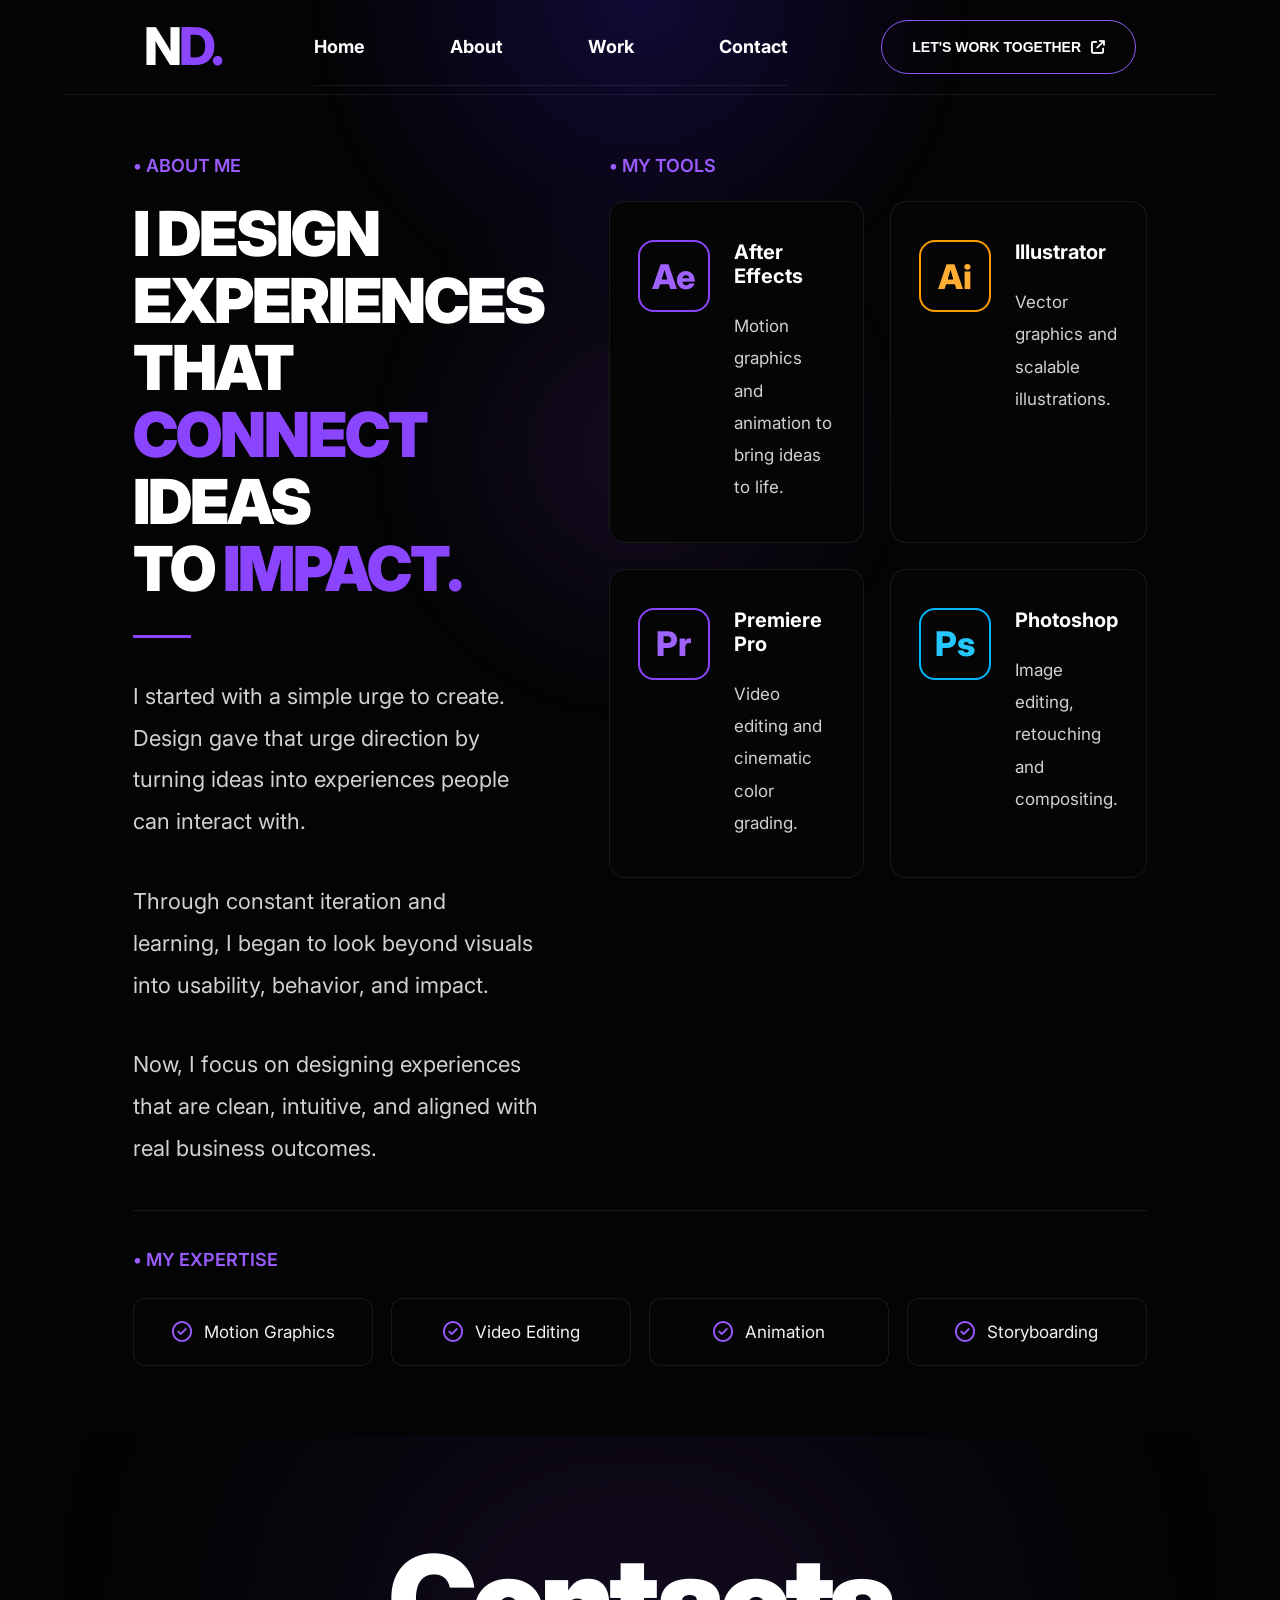
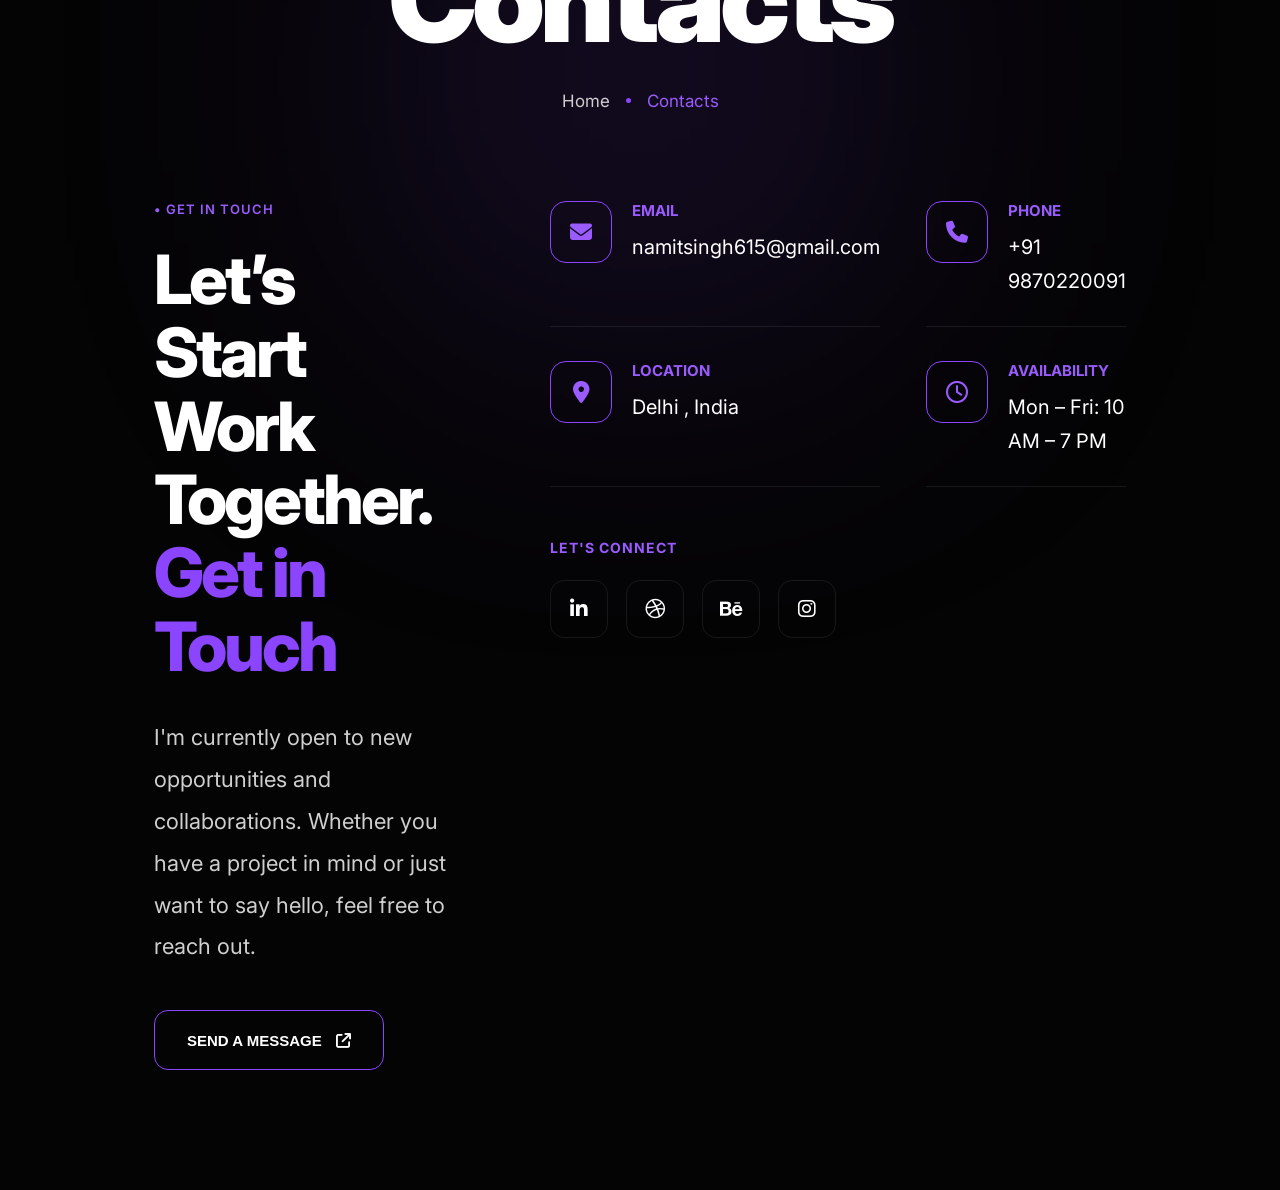
==== index.html @ b713af67 "Add files via upload" ====
<!DOCTYPE html>
<html lang="en">

<head>
    <meta charset="UTF-8" />
    <meta name="viewport" content="width=device-width, initial-scale=1.0" />

    <title>ND Portfolio</title>

    <!-- GOOGLE FONT -->

    <link rel="preconnect" href="https://fonts.googleapis.com">
    <link rel="preconnect" href="https://fonts.gstatic.com" crossorigin>

    <link href="https://fonts.googleapis.com/css2?family=Inter:wght@300;400;500;600;700;800;900&display=swap"
        rel="stylesheet">

    <!-- FONT AWESOME -->

    <link rel="stylesheet" href="https://cdnjs.cloudflare.com/ajax/libs/font-awesome/6.5.1/css/all.min.css" />
    <link rel="stylesheet" href="CSS/Hero.css">

</head>

<body>

    <div class="container">

        <!-- NAVBAR -->

        <header class="navbar">

            <div class="logo">
                <span class="white">N</span><span class="purple">D.</span>
            </div>

            <nav>

                <a href="index.html">Home</a>

                <a href="About.html">About</a>

                <a href="work.html">Work</a>

                <a href="contact.html">Contact</a>

            </nav>

            <button class="nav-btn">
                LET'S WORK TOGETHER
                <i class="fa-solid fa-arrow-up-right-from-square"></i>
            </button>

        </header>

        <!-- ABOUT -->

        <section class="about-section">

            <div class="about-left">

                <p class="section-tag">• ABOUT ME</p>

                <h1>
                    I DESIGN EXPERIENCES <br>
                    THAT <span>CONNECT</span> IDEAS <br>
                    TO <span>IMPACT.</span>
                </h1>

                <div class="line"></div>

                <div class="about-text">

                    <p>
                        I started with a simple urge to create. Design gave that
                        urge direction by turning ideas into experiences people can
                        interact with.
                    </p>

                    <p>
                        Through constant iteration and learning, I began to look
                        beyond visuals into usability, behavior, and impact.
                    </p>

                    <p>
                        Now, I focus on designing experiences that are clean,
                        intuitive, and aligned with real business outcomes.
                    </p>

                </div>

            </div>

            <!-- RIGHT -->

            <div class="about-right">

                <p class="section-tag">• MY TOOLS</p>

                <div class="tools-grid">

                    <div class="tool-card">
                        <div class="tool-icon purple-box">Ae</div>

                        <div class="tool-content">
                            <h3>After Effects</h3>
                            <p>Motion graphics and animation to bring ideas to life.</p>
                        </div>
                    </div>

                    <div class="tool-card">
                        <div class="tool-icon orange-box">Ai</div>

                        <div class="tool-content">
                            <h3>Illustrator</h3>
                            <p>Vector graphics and scalable illustrations.</p>
                        </div>
                    </div>

                    <div class="tool-card">
                        <div class="tool-icon purple-box">Pr</div>

                        <div class="tool-content">
                            <h3>Premiere Pro</h3>
                            <p>Video editing and cinematic color grading.</p>
                        </div>
                    </div>

                    <div class="tool-card">
                        <div class="tool-icon blue-box">Ps</div>

                        <div class="tool-content">
                            <h3>Photoshop</h3>
                            <p>Image editing, retouching and compositing.</p>
                        </div>
                    </div>

                </div>

            </div>

        </section>

        <!-- EXPERTISE -->

        <section class="expertise">

            <div class="expertise-line"></div>

            <p class="section-tag">• MY EXPERTISE</p>

            <div class="expertise-grid">

                <div class="expertise-box">
                    <i class="fa-regular fa-circle-check"></i>
                    <span>Motion Graphics</span>
                </div>

                <div class="expertise-box">
                    <i class="fa-regular fa-circle-check"></i>
                    <span>Video Editing</span>
                </div>

                <div class="expertise-box">
                    <i class="fa-regular fa-circle-check"></i>
                    <span>Animation</span>
                </div>

                <div class="expertise-box">
                    <i class="fa-regular fa-circle-check"></i>
                    <span>Storyboarding</span>
                </div>

            </div>

        </section>

        <section class="contact-section">

            <!-- GLOW -->

            <div class="contact-glow"></div>

            <!-- TOP -->

            <div class="top-content">

                <h1>Contacts</h1>

                <div class="breadcrumb">
                    <span>Home</span>
                    <div class="dot"></div>
                    <span class="active">Contacts</span>
                </div>

            </div>

            <!-- MAIN GRID -->

            <div class="contact-grid">

                <!-- LEFT -->

                <div class="left-side">

                    <p class="tag">• GET IN TOUCH</p>

                    <h2>
                        Let’s Start Work <br>
                        Together. <span>Get in Touch</span>
                    </h2>

                    <p class="description">
                        I'm currently open to new opportunities and collaborations.
                        Whether you have a project in mind or just want to say hello,
                        feel free to reach out.
                    </p>

                    <button class="message-btn">
                        SEND A MESSAGE
                        <i class="fa-solid fa-arrow-up-right-from-square"></i>
                    </button>

                </div>

                <!-- RIGHT -->

                <div class="right-side">

                    <div class="info-grid">

                        <!-- EMAIL -->

                        <div class="info-box">

                            <div class="icon-box">
                                <i class="fa-solid fa-envelope"></i>
                            </div>

                            <div class="info-content">
                                <h4>EMAIL</h4>
                                <p>namitsingh615@gmail.com</p>
                            </div>

                        </div>

                        <!-- PHONE -->

                        <div class="info-box">

                            <div class="icon-box">
                                <i class="fa-solid fa-phone"></i>
                            </div>

                            <div class="info-content">
                                <h4>PHONE</h4>
                                <p>+91 9870220091</p>
                            </div>

                        </div>

                        <!-- LOCATION -->

                        <div class="info-box">

                            <div class="icon-box">
                                <i class="fa-solid fa-location-dot"></i>
                            </div>

                            <div class="info-content">
                                <h4>LOCATION</h4>
                                <p>Delhi , India</p>
                            </div>

                        </div>

                        <!-- AVAILABILITY -->

                        <div class="info-box">

                            <div class="icon-box">
                                <i class="fa-regular fa-clock"></i>
                            </div>

                            <div class="info-content">
                                <h4>AVAILABILITY</h4>
                                <p>Mon – Fri: 10 AM – 7 PM</p>
                            </div>

                        </div>

                    </div>

                    <!-- SOCIAL -->

                    <div class="social-section">

                        <h5>LET'S CONNECT</h5>

                        <div class="social-icons">

                            <a href="#">
                                <i class="fa-brands fa-linkedin-in"></i>
                            </a>

                            <a href="#">
                                <i class="fa-brands fa-dribbble"></i>
                            </a>

                            <a href="#">
                                <i class="fa-brands fa-behance"></i>
                            </a>

                            <a href="#">
                                <i class="fa-brands fa-instagram"></i>
                            </a>

                        </div>

                    </div>

                </div>

            </div>

        </section>




    </div>

</body>

</html>
---- CSS/Hero.css ----
* {
    margin: 0;
    padding: 0;
    box-sizing: border-box;
}

body {
    background: #040404;
    color: #ffffff;
    font-family: 'Inter', sans-serif;
    overflow-x: hidden;
}

/* ================= BACKGROUND ================= */

body::before {
    content: '';
    position: fixed;
    inset: 0;

    background:
        radial-gradient(circle at top right, #7a2cff12, transparent 30%),
        radial-gradient(circle at bottom left, #7a2cff0d, transparent 30%);

    z-index: -1;
}

/* ================= NAVBAR ================= */

.navbar {
    width: 100%;
    height: 95px;

    border-bottom: 1px solid rgba(255, 255, 255, 0.08);

    display: flex;
    align-items: center;
    justify-content: space-between;

    padding: 0 80px;
}


.logo {
    font-size: 62px;
    font-weight: 900;
    line-height: 1;
}

.logo .white {
    color: #ffffff;
}

.logo .purple {
    color: #8b45ff;
}

nav {
    display: flex;
    gap: 85px;
}

nav a {
    text-decoration: none;
    color: #ffffff;
    font-size: 18px;
    font-weight: 700;
    position: relative;
}

nav a.active {
    color: #9b5cff;
}

nav a.active::after {
    content: '';
    position: absolute;

    width: 40px;
    height: 2px;

    background: #9b5cff;

    left: 50%;
    transform: translateX(-50%);

    bottom: -18px;
}

.nav-btn {
    height: 54px;
    padding: 0 28px;

    border: 1px solid #8b45ff;
    border-radius: 14px;

    background: transparent;
    color: #ffffff;

    font-size: 16px;
    font-weight: 700;

    display: flex;
    align-items: center;
    gap: 14px;

    cursor: pointer;
}

/* ================= ABOUT SECTION ================= */

.about-section {
    width: 88%;
    margin: 60px auto 0;

    display: flex;
    justify-content: space-between;
    gap: 70px;
}

/* LEFT */

.about-left {
    width: 40%;
}

.section-tag {
    color: #9b5cff;
    font-size: 18px;
    font-weight: 600;
    margin-bottom: 25px;
}

.about-left h1 {
    font-size: 76px;
    line-height: 1.08;
    font-weight: 900;
    letter-spacing: -2px;
}

.about-left h1 span {
    color: #8b45ff;
}

.line {
    width: 58px;
    height: 3px;

    background: #8b45ff;

    margin: 32px 0 38px;
}

.about-text {
    display: flex;
    flex-direction: column;
    gap: 38px;
}

.about-text p {
    color: #d1d1d1;
    font-size: 22px;
    line-height: 1.9;
    max-width: 640px;
}

/* RIGHT */

.about-right {
    width: 56%;
}

.tools-grid {
    display: grid;
    grid-template-columns: repeat(3, 1fr);
    gap: 26px;
}

.tool-card {
    min-height: 285px;

    border: 1px solid rgba(255, 255, 255, 0.08);
    border-radius: 16px;

    padding: 38px 28px;

    display: flex;
    align-items: flex-start;
    gap: 24px;

    background: #050505;
}

.tool-icon {
    width: 72px;
    height: 72px;

    border-radius: 16px;

    display: flex;
    align-items: center;
    justify-content: center;

    font-size: 34px;
    font-weight: 800;

    flex-shrink: 0;
}

.purple-box {
    border: 2px solid #8b45ff;
    color: #9f62ff;
}

.orange-box {
    border: 2px solid #ff9d00;
    color: #ffae33;
}

.blue-box {
    border: 2px solid #00b7ff;
    color: #26c7ff;
}

.tool-content h3 {
    font-size: 20px;
    font-weight: 700;
    margin-bottom: 22px;
}

.tool-content p {
    color: #d1d1d1;
    font-size: 17px;
    line-height: 1.9;
}

/* ================= EXPERTISE ================= */

.expertise {
    width: 88%;
    margin: 40px auto 70px;
}

.expertise-line {
    width: 100%;
    height: 1px;

    background: rgba(255, 255, 255, 0.08);

    margin-bottom: 38px;
}

.expertise-grid {
    display: grid;
    grid-template-columns: repeat(8, 1fr);
    gap: 18px;
    margin-top: 28px;
}

.expertise-box {
    height: 68px;

    border: 1px solid rgba(255, 255, 255, 0.08);
    border-radius: 12px;

    display: flex;
    align-items: center;
    justify-content: center;
    gap: 12px;

    background: #050505;
}

.expertise-box i {
    color: #9b5cff;
    font-size: 20px;
}

.expertise-box span {
    font-size: 17px;
    color: #f2f2f2;
    white-space: nowrap;
}

/* ================= RESPONSIVE ================= */

@media(max-width:1600px) {

    .about-left h1 {
        font-size: 62px;
    }

    .tools-grid {
        grid-template-columns: repeat(2, 1fr);
    }

    .expertise-grid {
        grid-template-columns: repeat(4, 1fr);
    }
}

@media(max-width:1100px) {

    nav {
        display: none;
    }

    .about-section {
        flex-direction: column;
    }

    .about-left,
    .about-right {
        width: 100%;
    }

    .tools-grid {
        grid-template-columns: 1fr;
    }

    .expertise-grid {
        grid-template-columns: repeat(2, 1fr);
    }

    .about-left h1 {
        font-size: 52px;
    }
}

@media(max-width:700px) {

    .navbar {
        padding: 0 24px;
    }

    .nav-btn {
        display: none;
    }

    .logo {
        font-size: 48px;
    }

    .about-left h1 {
        font-size: 40px;
    }

    .about-text p {
        font-size: 18px;
    }

    .expertise-grid {
        grid-template-columns: 1fr;
    }
}

* {
    margin: 0;
    padding: 0;
    box-sizing: border-box;
}

body {
    font-family: 'Inter', sans-serif;
    background: #050505;
    color: #fff;
    overflow-x: hidden;
}

body::before {
    content: '';
    position: fixed;
    inset: 0;
    background:
        radial-gradient(circle at top, #4d1fff33 0%, transparent 30%),
        radial-gradient(circle at center, #7c3aed22 0%, transparent 35%);
    z-index: -1;
}

.container {
    width: 90%;
    max-width: 1400px;
    margin: auto;
}

/* ================= NAVBAR ================= */

nav {
    display: flex;
    justify-content: space-between;
    align-items: center;
    padding: 28px 0;
    border-bottom: 1px solid rgba(255, 255, 255, 0.08);
}

.logo {
    font-size: 52px;
    font-weight: 800;
    color: #7c3aed;
    letter-spacing: -3px;
}

.logo span {
    color: #fff;
}

.nav-links {
    display: flex;
    gap: 60px;
    list-style: none;
}

.nav-links a {
    text-decoration: none;
    color: #fff;
    font-size: 15px;
    font-weight: 500;
    transition: 0.3s;
}

.nav-links a:hover,
.nav-links .active {
    color: #8b5cf6;
}

.nav-btn {
    padding: 16px 30px;
    border: 1px solid #8b5cf6;
    border-radius: 50px;
    text-decoration: none;
    color: #fff;
    font-size: 14px;
    font-weight: 600;
    display: flex;
    align-items: center;
    gap: 10px;
    transition: 0.3s;
}

.nav-btn:hover {
    background: #8b5cf6;
}

/* ================= HERO ================= */

.hero {
    padding: 90px 0 80px;
    text-align: center;
    position: relative;
}

.hero-glow {
    width: 350px;
    height: 350px;
    background: #7c3aed;
    filter: blur(180px);
    opacity: 0.35;
    position: absolute;
    top: 0;
    left: 50%;
    transform: translateX(-50%);
    z-index: -1;
}

.hero h1 {
    font-size: 120px;
    font-weight: 800;
    line-height: 1;
    letter-spacing: -5px;
}

.breadcrumb {
    margin-top: 20px;
    display: flex;
    justify-content: center;
    gap: 14px;
    color: #a1a1aa;
    font-size: 15px;
}

.breadcrumb span {
    color: #8b5cf6;
}


body{
  background:#040404;
  color:#ffffff;
  font-family:'Inter',sans-serif;
  overflow-x:hidden;
}

/* ================= SECTION ================= */

.contact-section{
  width:100%;
  min-height:100vh;
  padding:90px 90px 120px;
  position:relative;
  overflow:hidden;
}

/* ================= GLOW ================= */

.contact-glow{
  width:420px;
  height:420px;

  position:absolute;
  top:30px;
  left:50%;
  transform:translateX(-50%);

  background:#8b45ff;
  opacity:0.22;

  filter:blur(170px);

  z-index:-1;
}

/* ================= TOP ================= */

.top-content{
  text-align:center;
  margin-bottom:90px;
}

.top-content h1{
  font-size:120px;
  font-weight:900;
  letter-spacing:-5px;
  margin-bottom:20px;
}

.breadcrumb{
  display:flex;
  align-items:center;
  justify-content:center;
  gap:16px;
}

.breadcrumb span{
  color:#cfcfcf;
  font-size:17px;
}

.breadcrumb .active{
  color:#9b5cff;
}

.dot{
  width:5px;
  height:5px;
  border-radius:50%;
  background:#8b45ff;
}

/* ================= GRID ================= */

.contact-grid{
  display:grid;
  grid-template-columns:1fr 1fr;
  gap:100px;
  align-items:flex-start;
}

/* ================= LEFT ================= */

.tag{
  color:#9b5cff;
  font-size:13px;
  font-weight:600;
  letter-spacing:1px;
  margin-bottom:26px;
}

.left-side h2{
  font-size:68px;
  line-height:1.08;
  font-weight:800;
  letter-spacing:-3px;
  margin-bottom:34px;
}

.left-side h2 span{
  color:#8b45ff;
}

.description{
  max-width:620px;

  color:#cfcfcf;
  font-size:22px;
  line-height:1.9;

  margin-bottom:42px;
}

.message-btn{
  height:60px;
  padding:0 32px;

  border:1px solid #8b45ff;
  border-radius:14px;

  background:transparent;
  color:#ffffff;

  font-size:15px;
  font-weight:700;

  display:flex;
  align-items:center;
  gap:14px;

  cursor:pointer;
  transition:0.3s;
}

.message-btn:hover{
  background:#8b45ff;
}

/* ================= RIGHT ================= */

.info-grid{
  display:grid;
  grid-template-columns:1fr 1fr;
  gap:34px 46px;
}

.info-box{
  display:flex;
  gap:20px;

  padding-bottom:28px;

  border-bottom:1px solid rgba(255,255,255,0.08);
}

.icon-box{
  width:62px;
  height:62px;

  border:1px solid #8b45ff;
  border-radius:16px;

  display:flex;
  align-items:center;
  justify-content:center;

  color:#9b5cff;
  font-size:22px;

  flex-shrink:0;
}

.info-content h4{
  color:#9b5cff;
  font-size:15px;
  font-weight:700;
  margin-bottom:10px;
}

.info-content p{
  color:#ffffff;
  font-size:20px;
  line-height:1.7;
}

/* ================= SOCIAL ================= */

.social-section{
  margin-top:52px;
}

.social-section h5{
  color:#9b5cff;
  font-size:14px;
  font-weight:700;
  letter-spacing:1px;
  margin-bottom:24px;
}

.social-icons{
  display:flex;
  gap:18px;
}

.social-icons a{
  width:58px;
  height:58px;

  border:1px solid rgba(255,255,255,0.08);
  border-radius:14px;

  display:flex;
  align-items:center;
  justify-content:center;

  color:#ffffff;
  text-decoration:none;

  font-size:20px;

  transition:0.3s;
}

.social-icons a:hover{
  border-color:#8b45ff;
  color:#8b45ff;
  transform:translateY(-4px);
}

/* ================= RESPONSIVE ================= */

@media(max-width:1200px){

  .top-content h1{
    font-size:90px;
  }

  .left-side h2{
    font-size:52px;
  }

  .description{
    font-size:20px;
  }
}

@media(max-width:992px){

  .contact-grid{
    grid-template-columns:1fr;
    gap:80px;
  }

  .info-grid{
    grid-template-columns:1fr;
  }

  .top-content h1{
    font-size:70px;
  }
}

@media(max-width:768px){

  .contact-section{
    padding:70px 24px 100px;
  }

  .top-content h1{
    font-size:54px;
  }

  .left-side h2{
    font-size:38px;
  }

  .description{
    font-size:17px;
  }

  .info-content p{
    font-size:17px;
  }

  .contact-glow{
    width:250px;
    height:250px;
  }
}
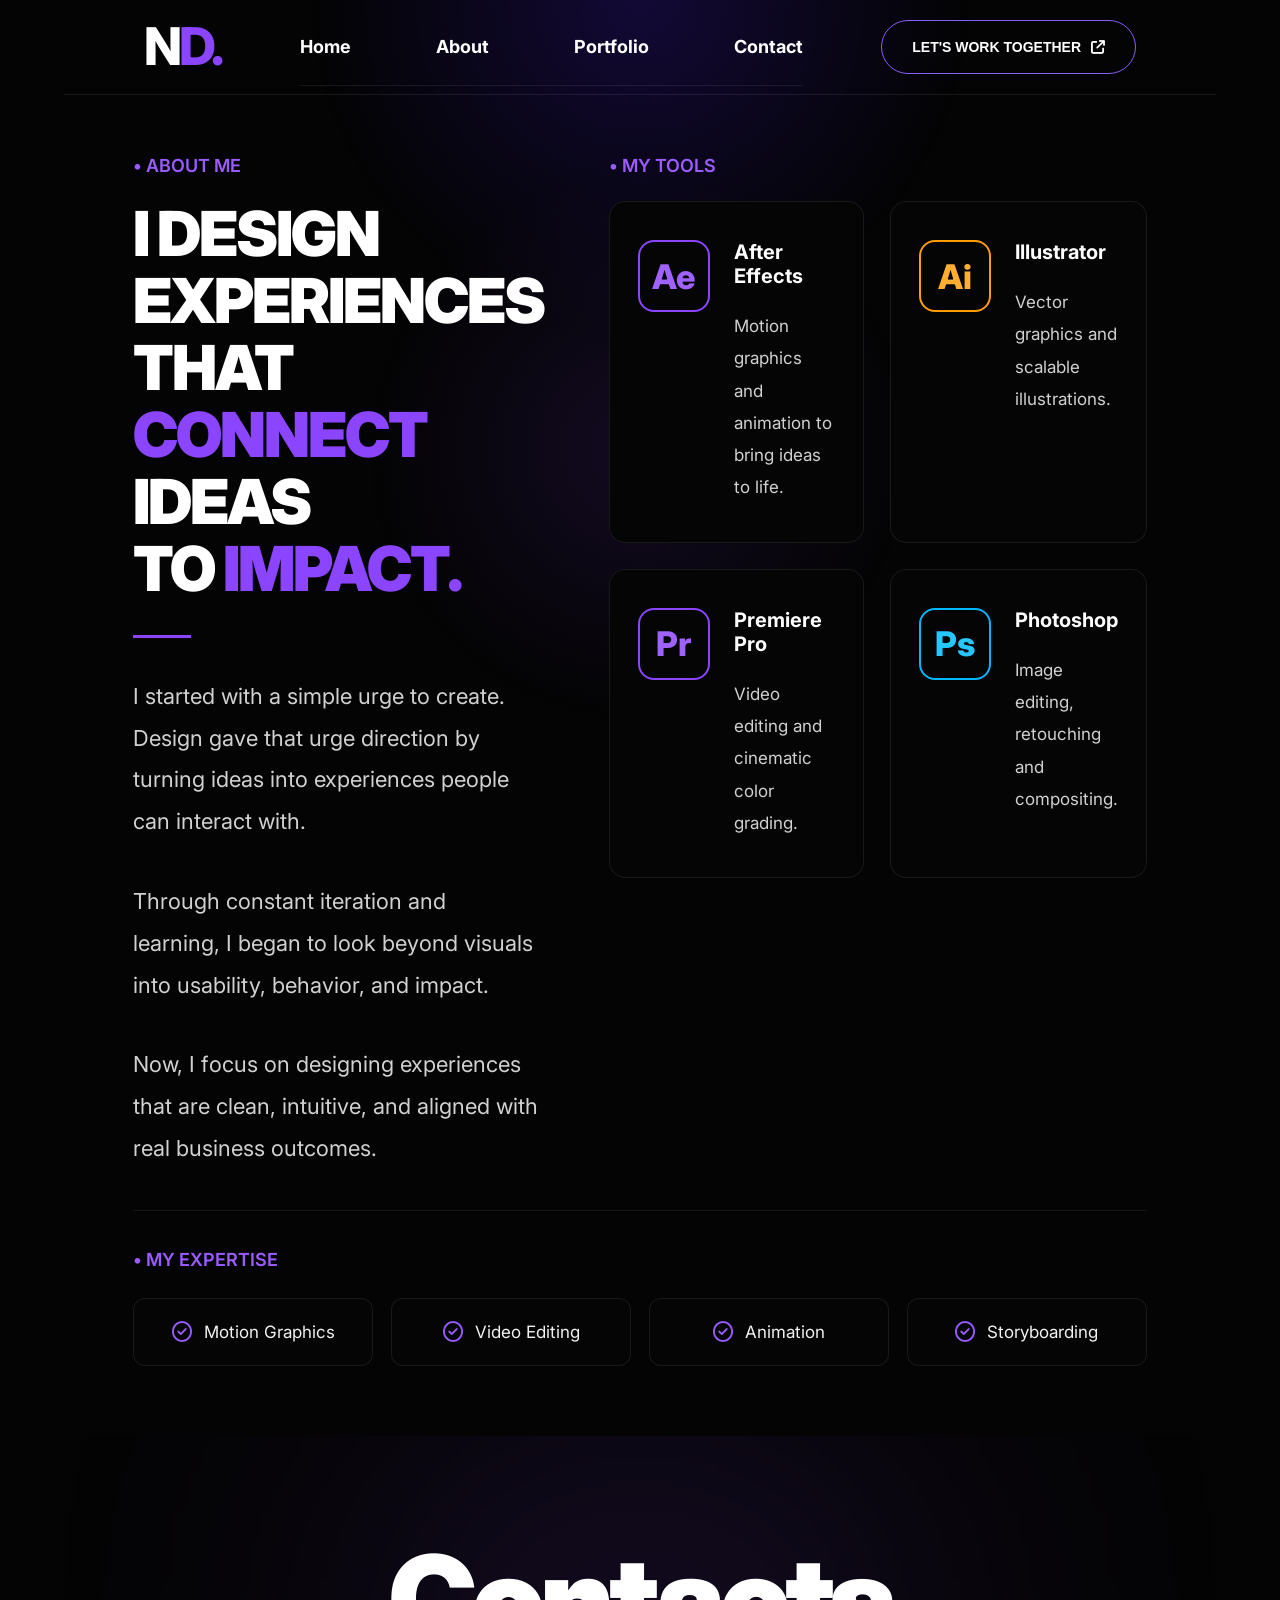
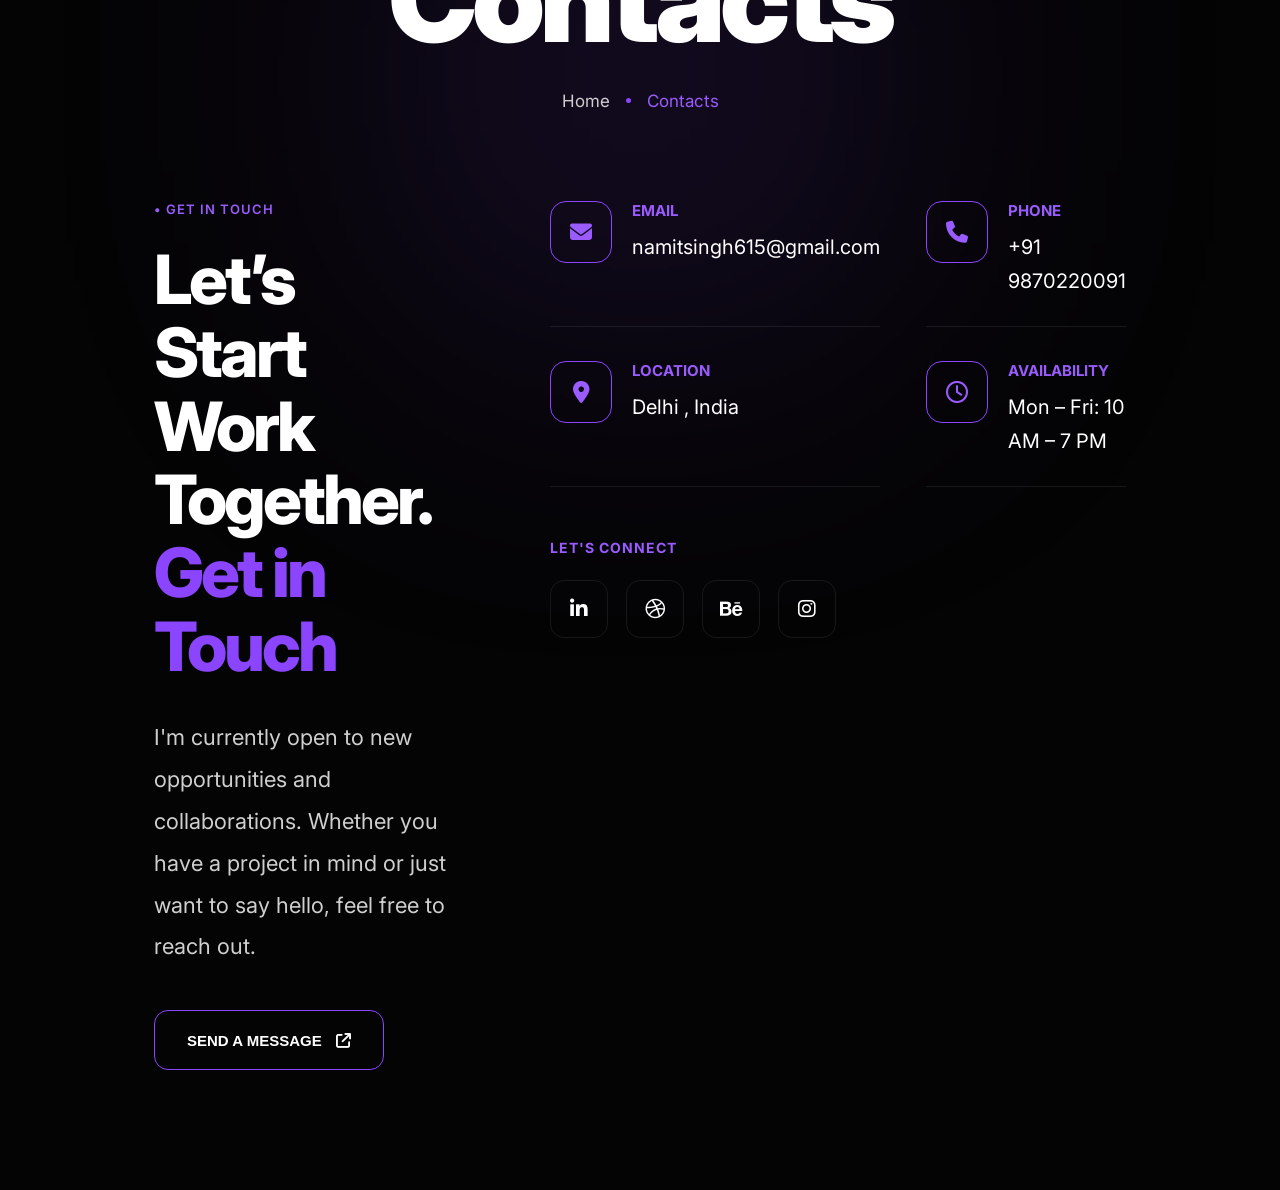
==== commit e7ae361e: "Update index.html" ====
--- a/index.html
+++ b/index.html
@@ -40,9 +40,9 @@
 
                 <a href="About.html">About</a>
 
-                <a href="work.html">Work</a>
-
-                <a href="contact.html">Contact</a>
+                <a href="Work.html">Portfolio</a>
+
+                <a href="Contact.html">Contact</a>
 
             </nav>
 
@@ -332,4 +332,4 @@
 
 </body>
 
-</html>+</html>
